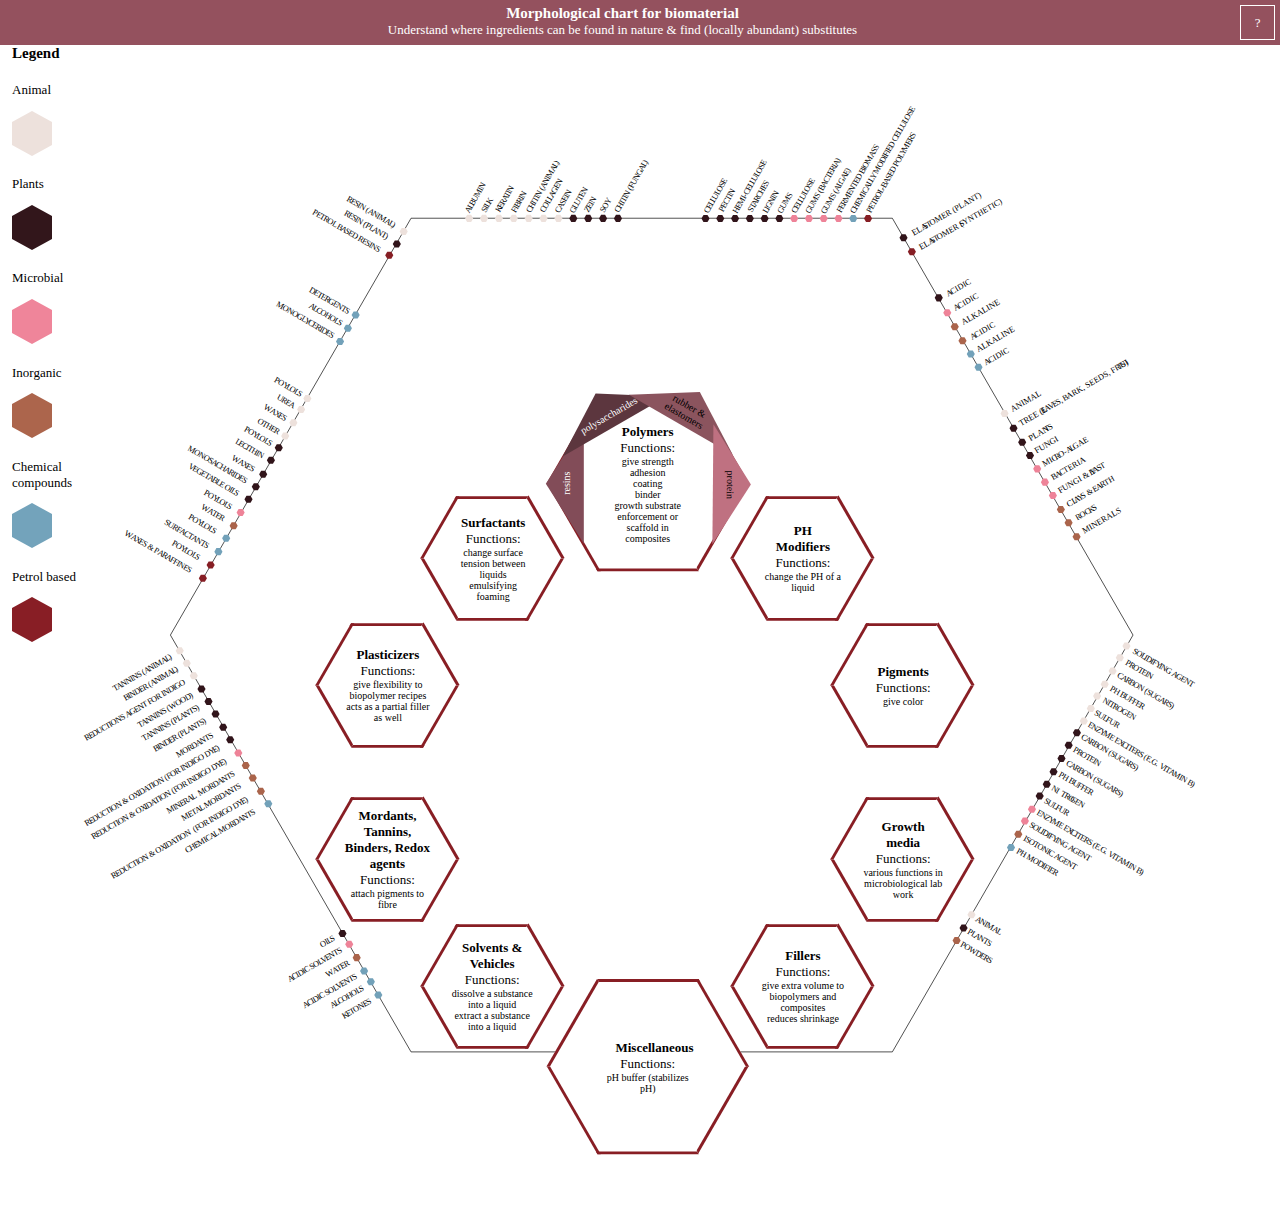
==== index.html @ e64552ef "Update: explanation html added" ====
<!DOCTYPE html>
<html lang="en">

<head>
    <meta charset="UTF-8">
    <meta http-equiv="X-UA-Compatible" content="IE=edge">
    <meta name="viewport" content="width=device-width, initial-scale=1.0">
    <title>Document</title>
    <link rel="stylesheet" href="./styles/style.css">
</head>

<body>
    <header>
        <section id="devider"></section>
        <section id="header_text">
            <h1>Morphological chart for biomaterial</h1>
            <p>Understand where ingredients can be found in nature & find (locally abundant) substitutes</p>
        </section>
      <section id="explain">
          <button id="button">&#63;</button>
      </section>
    </header>
    <section id="explanation" class="hidden">
        <h1>Explanation of the visualization</h1>
    </section>
    <section id="legenda">
        <h2>Legend</h2>
        <p>Animal</p>
        <div id="animal" class="legenda_hexagon"></div>
        <p>Plants</p>
        <div id="plants" class="legenda_hexagon"></div>
        <p>Microbial</p>
        <div id="microbial" class="legenda_hexagon"></div>
        <p>Inorganic</p>
        <div id="inorganic" class="legenda_hexagon"></div>
        <p>Chemical compounds</p>
        <div id="chemicalcompounds" class="legenda_hexagon"></div>
        <p>Petrol based</p>
        <div id="petrolbased" class="legenda_hexagon"></div>
    </section>
    <section id="wrapper">
        <div id="svg">
        </div>
        <div id="lines"></div>
        <section id="background-hex" class="hexagon">
            <section id="info_boxes"></section>
        </section>
    </section>
</body>
<script src="https://d3js.org/d3.v7.js" charset="utf-8"></script>
<script src="./javascript/include_svg.js"></script>
<script src="./javascript/categories.js"></script>
<script src="./javascript/script.js"></script>

</html>
---- styles/style.css ----
/*
Color palette:
#eee2dd = #fff
#30151a = darkred
#881e24 = winered
#ee8599 = pink
#71a2ba = lightblue
#ab644b = brown

*/

/* source hexagons: http://brenna.github.io/csshexagon/ */

*,
*::after,
*::before {
    box-sizing: border-box;
    padding: 0em;
    margin: 0em;
    font-family: 'Calibri', 'Open Sans';
    font-size: 8pt;
}

a {
    text-decoration: none;
}

body {
    overflow-x: hidden;
}

.hidden {
    display: none;
}

.show {
    display: block;
}

/* --------------------  end styling reset ------------- */

/* --------------------  header ------------- */

header {
    background-color: #94515E;
    padding: 5px;
    margin: 0;
    display: flex;
    flex-direction: row;
    justify-content: center;
}

header h1,
header p {
    color: #fff;
    text-align: center;
}

header h1 {
    font-size: 15px;
}

header p,
#button {
  font-size: 13px;
}
header section {
    flex-grow: 1;
}

#header_text {
    flex-grow: 2;
}

#explain {
    display: flex;
    justify-content: flex-end;
}
#explain #button {
    width: 35px;
    height: 35px;
    background-color: #94515E;
    color: #fff;
    border: 1px solid #fff;
    cursor: pointer;
}

#explanation {
    position: absolute;
    left: 45%;
    border: 1px solid #94515E;
    padding: 10px;
}


/* --------------------  end header ------------- */

/* --------------------  legenda ------------- */
#legenda {
    position: absolute;
    display: flex;
    flex-direction: column;
    justify-content: center;
    width: fit-content;
    z-index: -5;
}

#legenda h2 {
    font-size: 15px;
    margin-left: 12px;
}

#legenda p {
    font-size: 13px;
    margin: 20px 0 12px 12px;
    max-width: 70px;
}

.legenda_hexagon {
    position: relative;
    width: 40px;
    height: 23.09px;
    margin: 11.55px 12px;
}

.legenda_hexagon:before,
.legenda_hexagon:after {
    content: "";
    position: absolute;
    width: 0;
    border-left: 20px solid transparent;
    border-right: 20px solid transparent;
}

.legenda_hexagon:before {
    bottom: 100%;
    border-bottom: 11.55px;
}

.legenda_hexagon:after {
    top: 100%;
    width: 0;
    border-bottom: 11.55px;
}

#animal {
    background-color: rgb(237, 225, 220);
}

#animal:before {
    border-bottom: 11.55px solid rgb(237, 225, 220);
}

#animal:after {
    border-top: 11.55px solid rgb(237, 225, 220);
}

#plants {
    background-color: rgb(50, 22, 27);
}

#plants:before {
    border-bottom: 11.55px solid rgb(50, 22, 27);
}

#plants:after {
    border-top: 11.55px solid rgb(50, 22, 27);
}

#microbial {
    background-color: rgb(239, 133, 154);
}

#microbial:before {
    border-bottom: 11.55px solid rgb(239, 133, 154);
}

#microbial:after {
    border-top: 11.55px solid rgb(239, 133, 154);
}

#inorganic {
    background-color: rgb(172, 101, 76);
}

#inorganic:before {
    border-bottom: 11.55px solid rgb(172, 101, 76);
}

#inorganic:after {
    border-top: 11.55px solid rgb(172, 101, 76);
}

#chemicalcompounds {
    background-color: rgb(115, 163, 187);
}

#chemicalcompounds:before {
    border-bottom: 11.55px solid rgb(115, 163, 187);
}

#chemicalcompounds:after {
    border-top: 11.55px solid rgb(115, 163, 187);
}

#petrolbased {
    background-color: rgb(136, 30, 37);
}

#petrolbased:before {
    border-bottom: 11.55px solid rgb(136, 30, 37);
}

#petrolbased:after {
    border-top: 11.55px solid rgb(136, 30, 37);
}

/* --------------------  end legenda ------------- */

#wrapper {
    height: 100vh;
    width: 100vw;
}

/* --------------------  Background Hexagon ------------ */
#svg {
    position: absolute;
    left: 0;
}

#svg svg {
    width: 100vw;
    min-width: 1300px;
    max-width: 1920px;
}

#svg .pointer {
    cursor: pointer;
}

.background-hex {
    z-index: -1;
}

.hexagon {
    position: relative;
    top: 58%;
    max-width: 1000px;
    height: 577.35px;
    margin: auto;
}

/* --------------------  end Background Hexagon ------------ */
/* --------------------  categories Hexagon ------------ */

.polymers,
.miscellaneous {
    position: relative;
    display: flex;
    flex-direction: column;
    justify-content: center;
    align-items: center;
    width: 250px;
    height: 144.34px;
    background-color: #ffffff;
    margin: 72.17px 0;
    border-left: solid 3px #881e24;
    border-right: solid 3px #881e24;
}

.cat-hexagon {
    z-index: 2;
    transform: rotate(30deg);
    -ms-transform: rotate(30deg);
    -moz-transform: rotate(30deg);
    -webkit-transform: rotate(30deg);
    -o-transform: rotate(30deg);
}

.polymers .cat_wrapper,
.miscellaneous .cat_wrapper {
    z-index: 2;
    transform: rotate(330deg);
    -ms-transform: rotate(330deg);
    -moz-transform: rotate(330deg);
    -webkit-transform: rotate(330deg);
    -o-transform: rotate(330deg);
}

.cat-hexagon p {
    position: relative;
    z-index: 2;
    font-size: 13px;
    text-align: center;
}

.cat_title {
    width: 75%;
    margin: 0 auto;
    font-size: 17px;
    font-weight: bold;
}

.pigments .cat_title {
    width: 100%;
}

.cat-hexagon .function {
    list-style-type: none;
    z-index: 2;
    font-size: 13px;
    text-align: center;
}

.subcat_wrapper {
    position: relative;
}

.subcat {
    position: absolute;
    width: 0px;
    height: 0px;
    border-style: inset;
    z-index: 3;
    border-width: 0 82px 48.2px 82px;
    border-color: transparent transparent #8b545e transparent;
    transform: rotate(360deg);
    -ms-transform: rotate(360deg);
    -moz-transform: rotate(360deg);
    -webkit-transform: rotate(360deg);
    -o-transform: rotate(360deg);
}

.subcat:last-of-type {
    left: 16%;
    top: -51%;
    transform: rotate(360deg);
    -ms-transform: rotate(360deg);
    -moz-transform: rotate(360deg);
    -webkit-transform: rotate(360deg);
    -o-transform: rotate(360deg);
}

.subcat:nth-of-type(2) {
    z-index: 4;
    left: 60%;
    top: -8%;
    transform: rotate(60.5deg);
    -ms-transform: rotate(60.5deg);
    -moz-transform: rotate(60.5deg);
    -webkit-transform: rotate(60.5deg);
    -o-transform: rotate(60.5deg);
    border-color: transparent transparent #bf7181 transparent;
}

.subcat:nth-of-type(3) {
    color: #fff;
    left: -28%;
    top: -8%;
    transform: rotate(-60deg);
    -ms-transform: rotate(-60deg);
    -moz-transform: rotate(-60deg);
    -webkit-transform: rotate(-60deg);
    -o-transform: rotate(-60deg);
    border-color: transparent transparent #5c363e transparent;
}

.subcat:nth-of-type(3) p {
    top: 25px;
}

.subcat:first-of-type {
    left: -28%;
    top: 75%;
    transform: rotate(240deg);
    -ms-transform: rotate(240deg);
    -moz-transform: rotate(240deg);
    -webkit-transform: rotate(240deg);
    -o-transform: rotate(240deg);
    border-color: transparent transparent #2e1b1f transparent;
    color: #fff;
}

.subcat p {
    text-align: center;
    top: 15px;
    left: -46px;
    position: relative;
    width: 93px;
    height: 93px;
    margin: 0px;
}

.polymers:before,
.miscellaneous:before,
.polymers:after,
.miscellaneous:after {
    content: "";
    position: absolute;
    z-index: 1;
    width: 176.78px;
    height: 176.78px;
    -webkit-transform: scaleY(0.5774) rotate(-45deg);
    -ms-transform: scaleY(0.5774) rotate(-45deg);
    transform: scaleY(0.5774) rotate(-45deg);
    background-color: inherit;
    left: 31.6117px;
}

.polymers:before,
.miscellaneous:before {
    top: -88.3883px;
    border-top: solid 4.2426px #881e24;
    border-right: solid 4.2426px #881e24;
}

.polymers:after,
.miscellaneous:after {
    bottom: -88.3883px;
    border-bottom: solid 4.2426px #881e24;
    border-left: solid 4.2426px #881e24;
}

.plasticizers,
.pigments,
.ph,
.surfactants_cat,
.fillers,
.solvents,
.mordants,
.growth_media {
    display: flex;
    flex-direction: column;
    justify-content: center;
    align-items: center;
    position: relative;
    width: 200px;
    height: 115.47px;
    background-color: #ffffff;
    margin: 57.74px 0;
    border-left: solid 3px #881e24;
    border-right: solid 3px #881e24;
    transform: rotate(330deg);
    -ms-transform: rotate(330deg);
    -moz-transform: rotate(330deg);
    -webkit-transform: rotate(330deg);
    -o-transform: rotate(330deg);
}

.plasticizers .cat_wrapper,
.pigments .cat_wrapper,
.ph .cat_wrapper,
.surfactants_cat .cat_wrapper,
.fillers .cat_wrapper,
.solvents .cat_wrapper,
.mordants .cat_wrapper,
.growth_media .cat_wrapper {
    z-index: 2;
    transform: rotate(30deg);
    -ms-transform: rotate(30deg);
    -moz-transform: rotate(30deg);
    -webkit-transform: rotate(30deg);
    -o-transform: rotate(30deg);

}

.plasticizers:before,
.pigments:before,
.ph:before,
.surfactants_cat:before,
.fillers:before,
.solvents:before,
.mordants:before,
.growth_media:before,
.plasticizers:after,
.pigments:after,
.ph:after,
.surfactants_cat:after,
.fillers:after,
.solvents:after,
.mordants:after,
.growth_media:after {
    content: "";
    position: absolute;
    z-index: 0;
    width: 141.42px;
    height: 141.42px;
    -webkit-transform: scaleY(0.5774) rotate(-45deg);
    -ms-transform: scaleY(0.5774) rotate(-45deg);
    transform: scaleY(0.5774) rotate(-45deg);
    background-color: inherit;
    left: 26.2893px;
}

.plasticizers:before,
.pigments:before,
.ph:before,
.surfactants_cat:before,
.fillers:before,
.solvents:before,
.mordants:before,
.growth_media:before {
    top: -70.7107px;
    border-top: solid 4.2426px #881e24;
    border-right: solid 4.2426px #881e24;
}

.plasticizers:after,
.pigments:after,
.ph:after,
.surfactants_cat:after,
.fillers:after,
.solvents:after,
.mordants:after,
.growth_media:after {
    bottom: -70.7107px;
    border-bottom: solid 4.2426px #881e24;
    border-left: solid 4.2426px #881e24;
}

.polymers,
.plasticizers,
.pigments,
.ph,
.surfactants_cat {
    position: absolute;
    top: 0;
}

.fillers,
.solvents,
.mordants,
.miscellaneous,
.growth_media {
    position: absolute;
    bottom: 0;
}

/* -------- top categories --------- */
.polymers {
    left: 37%;
    top: -42%;
}

.surfactants_cat {
    left: 17%;
    top: -21%;
}

.ph {
    right: 17%;
    top: -21%;
}

.pigments {
    right: 2.5%;
    top: 10%;
}

.plasticizers {
    left: 2.5%;
    top: 10%;
}

/* -------- end top categories --------- */
/* -------- bottom categories --------- */
.miscellaneous {
    left: 37.5%;
    bottom: -42%;
}

.solvents {
    left: 17%;
    bottom: -21%;
}

.fillers {
    right: 17%;
    bottom: -21%;
}

.growth_media {
    right: 2.5%;
    bottom: 10%;
}

.mordants {
    left: 2.5%;
    bottom: 10%;
}

/* -------- end bottom categories --------- */
/* --------------------  end categories Hexagon ------------ */

/* --------------------  info box -------------------- */

.info-box.hidden {
    display: none;
}

.info-box {
    display: flex;
    align-items: center;
    justify-content: center;
    flex-direction: column;
    height: 250px;
    width: 300px;
    position: absolute;
    left: 35%;
    top: 27.5%;
    border: 1px solid black;
}

/* ------------  media queries -------------- */
@media only screen and (max-width: 1700px) {

    .plasticizers,
    .pigments,
    .ph,
    .surfactants_cat,
    .fillers,
    .solvents,
    .mordants,
    .growth_media {
        display: flex;
        flex-direction: column;
        justify-content: center;
        align-items: center;
        width: 175px;
        height: 101.04px;
        background-color: #ffffff;
        margin: 50.52px 0;
        border-left: solid 3px #881e24;
        border-right: solid 3px #881e24;
        transform: rotate(330deg);
        -ms-transform: rotate(330deg);
        -moz-transform: rotate(330deg);
        -webkit-transform: rotate(330deg);
        -o-transform: rotate(330deg);
    }

    .plasticizers:before,
    .pigments:before,
    .ph:before,
    .surfactants_cat:before,
    .fillers:before,
    .solvents:before,
    .mordants:before,
    .growth_media:before,
    .plasticizers:after,
    .pigments:after,
    .ph:after,
    .surfactants_cat:after,
    .fillers:after,
    .solvents:after,
    .mordants:after,
    .growth_media:after {
        content: "";
        position: absolute;
        z-index: 1;
        width: 123.74px;
        height: 123.74px;
        -webkit-transform: scaleY(0.5774) rotate(-45deg);
        -ms-transform: scaleY(0.5774) rotate(-45deg);
        transform: scaleY(0.5774) rotate(-45deg);
        background-color: inherit;
        left: 22.6282px;
    }

    .plasticizers:before,
    .pigments:before,
    .ph:before,
    .surfactants_cat:before,
    .fillers:before,
    .solvents:before,
    .mordants:before,
    .growth_media:before {
        top: -61.8718px;
        border-top: solid 4.2426px #881e24;
        border-right: solid 4.2426px #881e24;
    }

    .plasticizers:after,
    .pigments:after,
    .ph:after,
    .surfactants_cat:after,
    .fillers:after,
    .solvents:after,
    .mordants:after,
    .growth_media:after {
        bottom: -61.8718px;
        border-bottom: solid 4.2426px #881e24;
        border-left: solid 4.2426px #881e24;
    }

    .polymers {
        left: 37%;
        top: -42%;
    }

    .surfactants_cat {
        left: 21%;
        top: -16%;
    }

    .ph {
        right: 22%;
        top: -16%;
    }

    .pigments {
        right: 9.5%;
        top: 13%;
    }

    .plasticizers {
        left: 8.5%;
        top: 13%;
    }

    .miscellaneous {
        left: 37.5%;
        bottom: -42%;
    }

    .solvents {
        left: 21%;
        bottom: -14%;
    }

    .fillers {
        right: 22%;
        bottom: -14%;
    }

    .growth_media {
        right: 9.5%;
        bottom: 15%;
    }

    .mordants {
        left: 8.5%;
        bottom: 15%;
    }

}

@media only screen and (max-width: 1700px) {

    .plasticizers,
    .pigments,
    .ph,
    .surfactants_cat,
    .fillers,
    .solvents,
    .mordants,
    .growth_media {
        display: flex;
        flex-direction: column;
        justify-content: center;
        align-items: center;
        width: 175px;
        height: 101.04px;
        background-color: #ffffff;
        margin: 50.52px 0;
        border-left: solid 3px #881e24;
        border-right: solid 3px #881e24;
        transform: rotate(330deg);
        -ms-transform: rotate(330deg);
        -moz-transform: rotate(330deg);
        -webkit-transform: rotate(330deg);
        -o-transform: rotate(330deg);
    }

    .plasticizers:before,
    .pigments:before,
    .ph:before,
    .surfactants_cat:before,
    .fillers:before,
    .solvents:before,
    .mordants:before,
    .growth_media:before,
    .plasticizers:after,
    .pigments:after,
    .ph:after,
    .surfactants_cat:after,
    .fillers:after,
    .solvents:after,
    .mordants:after,
    .growth_media:after {
        content: "";
        position: absolute;
        z-index: 1;
        width: 123.74px;
        height: 123.74px;
        -webkit-transform: scaleY(0.5774) rotate(-45deg);
        -ms-transform: scaleY(0.5774) rotate(-45deg);
        transform: scaleY(0.5774) rotate(-45deg);
        background-color: inherit;
        left: 22.6282px;
    }

    .plasticizers:before,
    .pigments:before,
    .ph:before,
    .surfactants_cat:before,
    .fillers:before,
    .solvents:before,
    .mordants:before,
    .growth_media:before {
        top: -61.8718px;
        border-top: solid 4.2426px #881e24;
        border-right: solid 4.2426px #881e24;
    }

    .plasticizers:after,
    .pigments:after,
    .ph:after,
    .surfactants_cat:after,
    .fillers:after,
    .solvents:after,
    .mordants:after,
    .growth_media:after {
        bottom: -61.8718px;
        border-bottom: solid 4.2426px #881e24;
        border-left: solid 4.2426px #881e24;
    }

    .polymers {
        left: 37%;
        top: -42%;
    }

    .surfactants_cat {
        left: 21%;
        top: -16%;
    }

    .ph {
        right: 22%;
        top: -16%;
    }

    .pigments {
        right: 9.5%;
        top: 13%;
    }

    .plasticizers {
        left: 8.5%;
        top: 13%;
    }

    .miscellaneous {
        left: 37.5%;
        bottom: -42%;
    }

    .solvents {
        left: 21%;
        bottom: -14%;
    }

    .fillers {
        right: 22%;
        bottom: -14%;
    }

    .growth_media {
        right: 9.5%;
        bottom: 15%;
    }

    .mordants {
        left: 8.5%;
        bottom: 15%;
    }

}

@media only screen and (max-width: 1660px) {
    .info-box {
        top: 14.5%;
    }

    .plasticizers,
    .pigments,
    .ph,
    .surfactants_cat,
    .fillers,
    .solvents,
    .mordants,
    .growth_media {
        width: 125px;
        height: 72.17px;
        background-color: #ffffff;
        margin: 36.08px 0;
        border-left: solid 3px #881e24;
        border-right: solid 3px #881e24;
    }

    .plasticizers:before,
    .pigments:before,
    .ph:before,
    .surfactants_cat:before,
    .fillers:before,
    .solvents:before,
    .mordants:before,
    .growth_media:before,
    .plasticizers:after,
    .pigments:after,
    .ph:after,
    .surfactants_cat:after,
    .fillers:after,
    .solvents:after,
    .mordants:after,
    .growth_media:after {
        width: 88.39px;
        height: 88.39px;
        left: 15.3058px;
    }

    .plasticizers:before,
    .pigments:before,
    .ph:before,
    .surfactants_cat:before,
    .fillers:before,
    .solvents:before,
    .mordants:before,
    .growth_media:before {
        top: -44.1942px;
        border-top: solid 4.2426px #881e24;
        border-right: solid 4.2426px #881e24;
    }

    .plasticizers:after,
    .pigments:after,
    .ph:after,
    .surfactants_cat:after,
    .fillers:after,
    .solvents:after,
    .mordants:after,
    .growth_media:after {
        bottom: -44.1942px;
        border-bottom: solid 4.2426px #881e24;
        border-left: solid 4.2426px #881e24;
    }

    .polymers,
    .miscellaneous {
        width: 175px;
        height: 101.04px;
        background-color: #ffffff;
        margin: 50.52px 0;
        border-left: solid 3px #881e24;
        border-right: solid 3px #881e24;
    }

    .polymers:before,
    .miscellaneous:before,
    .polymers:after,
    .miscellaneous:after {
        content: "";
        position: absolute;
        z-index: 1;
        width: 123.74px;
        height: 123.74px;
        -webkit-transform: scaleY(0.5774) rotate(-45deg);
        -ms-transform: scaleY(0.5774) rotate(-45deg);
        transform: scaleY(0.5774) rotate(-45deg);
        background-color: inherit;
        left: 22.6282px;
    }

    .polymers:before,
    .miscellaneous:before {
        top: -61.8718px;
        border-top: solid 4.2426px #881e24;
        border-right: solid 4.2426px #881e24;
    }

    .polymers:after,
    .miscellaneous:after {
        bottom: -61.8718px;
        border-bottom: solid 4.2426px #881e24;
        border-left: solid 4.2426px #881e24;
    }

    .cat-hexagon .function {
        display: flex;
        flex-direction: column;
        width: 86px;
        margin: 0 auto;
    }

    .cat-hexagon li {
        font-size: 10px;
    }

    .subcat {
        border-width: 0 60px 38.2px 60px;
    }

    .subcat p {
        font-size: 10px;
    }

    .subcat:first-of-type {
        left: -28%;
        top: 72%;
    }

    .subcat:nth-of-type(2) {
        left: 58%;
        top: -10%;
    }

    .subcat:nth-of-type(3) {
        left: -29%;
        top: -11%;
    }

    .subcat:nth-of-type(3) p {
        top: 20px;
    }

    .subcat:last-of-type {
        left: 14%;
        top: -54%;
    }

    .subcat:last-of-type p {
        width: 75px;
        left: -39px;
        top: 12px;
    }

    .polymers {
        left: 42%;
        top: -32%;
    }

    .surfactants_cat {
        left: 29%;
        top: -14%;
    }

    .ph {
        right: 27.5%;
        top: -14%;
    }

    .pigments {
        right: 17.5%;
        top: 8%;
    }

    .plasticizers {
        left: 18.5%;
        top: 8%;
    }

    .miscellaneous {
        left: 42%;
        bottom: -4%;
    }

    .solvents {
        left: 29%;
        bottom: 15%;
    }

    .fillers {
        right: 27.5%;
        bottom: 15%
    }

    .growth_media {
        right: 17.5%;
        bottom: 37%;
    }

    .mordants {
        left: 18.5%;
        bottom: 37%;
    }

}

/* ------------  end media queries -------------- */
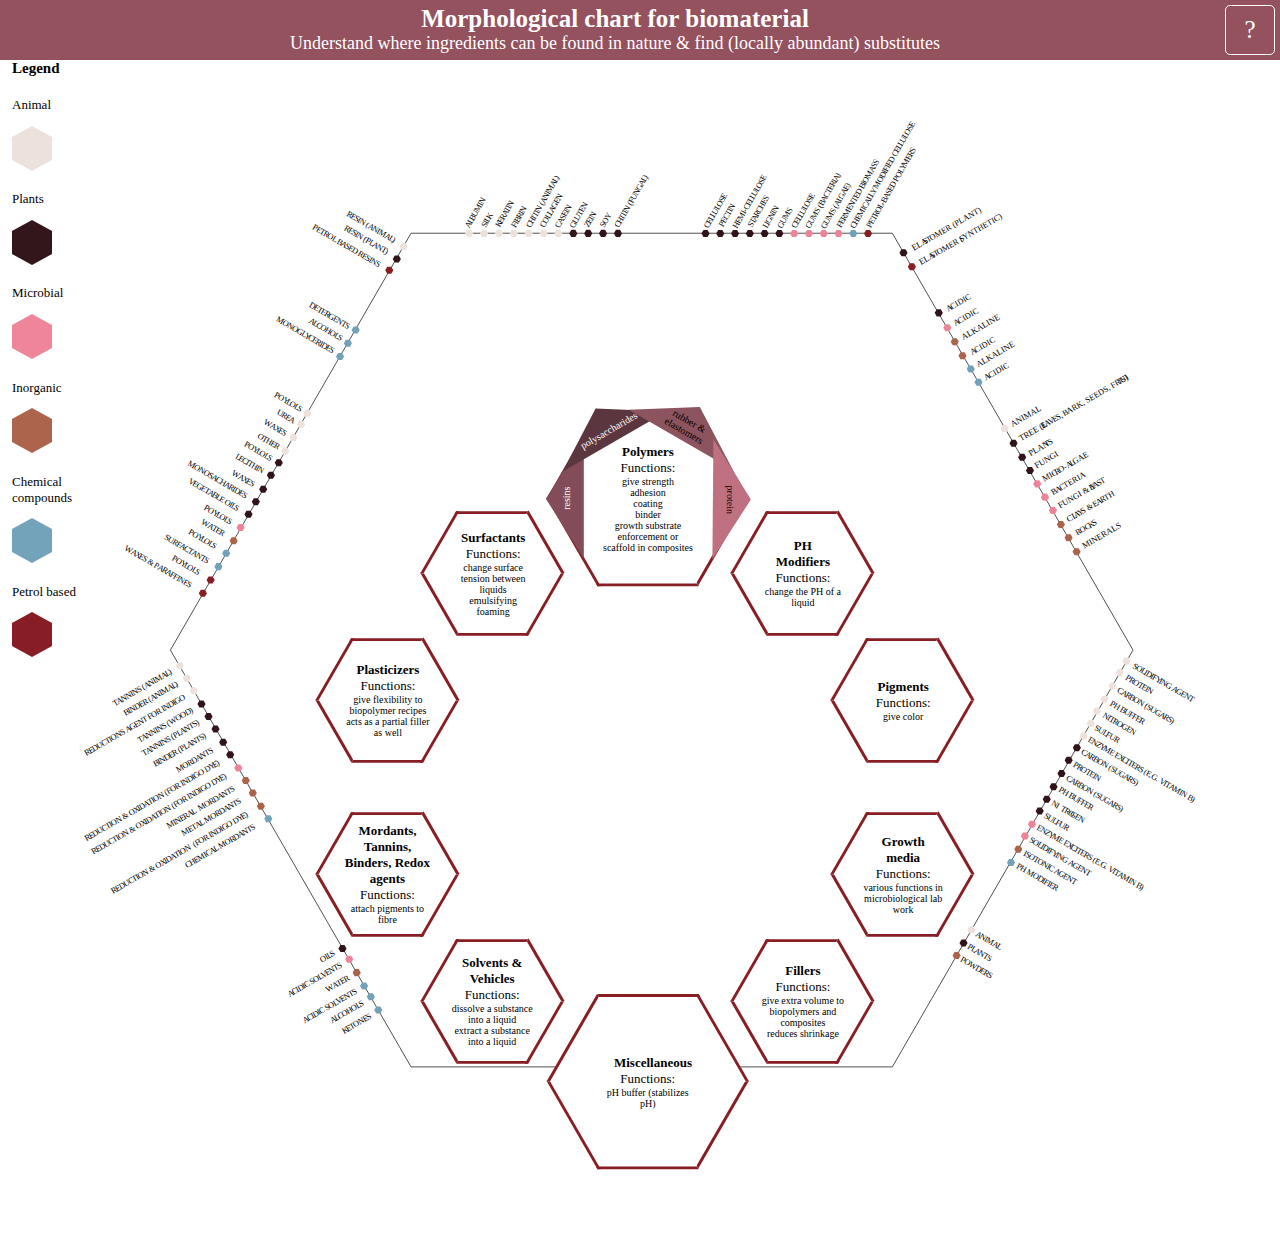
==== commit 114ec5de: "Update: removed extra code and made some little style changes to header and .function" ====
--- a/index.html
+++ b/index.html
@@ -5,7 +5,7 @@
     <meta charset="UTF-8">
     <meta http-equiv="X-UA-Compatible" content="IE=edge">
     <meta name="viewport" content="width=device-width, initial-scale=1.0">
-    <title>Document</title>
+    <title>Morphological chart for biomaterial</title>
     <link rel="stylesheet" href="./styles/style.css">
 </head>
 
@@ -16,9 +16,9 @@
             <h1>Morphological chart for biomaterial</h1>
             <p>Understand where ingredients can be found in nature & find (locally abundant) substitutes</p>
         </section>
-      <section id="explain">
-          <button id="button">&#63;</button>
-      </section>
+        <section id="explain">
+            <button id="button">&#63;</button>
+        </section>
     </header>
     <section id="explanation" class="hidden">
         <h1>Explanation of the visualization</h1>
--- a/styles/style.css
+++ b/styles/style.css
@@ -57,12 +57,11 @@
 }
 
 header h1 {
-    font-size: 15px;
-}
-
-header p,
-#button {
-  font-size: 13px;
+    font-size: 25px;
+}
+
+header p {
+  font-size: 18px;
 }
 header section {
     flex-grow: 1;
@@ -77,8 +76,10 @@
     justify-content: flex-end;
 }
 #explain #button {
-    width: 35px;
-    height: 35px;
+    font-size: 25px;
+    border-radius: 5px;
+    width: 50px;
+    height: 50px;
     background-color: #94515E;
     color: #fff;
     border: 1px solid #fff;
@@ -217,6 +218,51 @@
 
 /* --------------------  end legenda ------------- */
 
+/* --------------------  middle text ------------- */
+#middle_text {
+    position: absolute;
+    left: 35%;
+    top: 27.5%;
+}
+
+#round {
+    width: 300px;
+    height: 250px;
+}
+
+#round span span {
+    font-size: 26px;
+    height: 200px;
+    position: absolute;
+    width: 20px;
+    left: 0;
+    top: 0;
+    transform-origin: bottom center;
+}
+#round #span2 {
+    transform: rotate(30deg);
+    -ms-transform: rotate(30deg);
+    -moz-transform: rotate(30deg);
+    -webkit-transform: rotate(30deg);
+    -o-transform: rotate(30deg);
+}
+
+.char1 { transform: rotate(6deg); }
+.char2 { transform: rotate(9deg); }
+.char3 { transform: rotate(15deg); }
+.char4 { transform: rotate(21deg); }
+.char5 { transform: rotate(26deg); }
+.char6 { transform: rotate(31deg); }
+.char7 { transform: rotate(37deg); }
+.char8 { transform: rotate(40deg); }
+.char9 { transform: rotate(45deg); }
+.char10 { transform: rotate(51deg); }
+.char11 { transform: rotate(56deg); }
+.char12 { transform: rotate(62deg); }
+.char13 { transform: rotate(68deg); }
+.char14 { transform: rotate(74deg); }
+/* --------------------  end middle text ------------- */
+
 #wrapper {
     height: 100vh;
     width: 100vw;
@@ -236,6 +282,10 @@
 
 #svg .pointer {
     cursor: pointer;
+}
+
+#svg .pointer:hover {
+    text-decoration: underline;
 }
 
 .background-hex {
@@ -989,7 +1039,7 @@
     .cat-hexagon .function {
         display: flex;
         flex-direction: column;
-        width: 86px;
+        width: 90px;
         margin: 0 auto;
     }
 
@@ -1087,4 +1137,4 @@
 
 }
 
-/* ------------  end media queries -------------- */+/* ------------  end media queries -------------- */
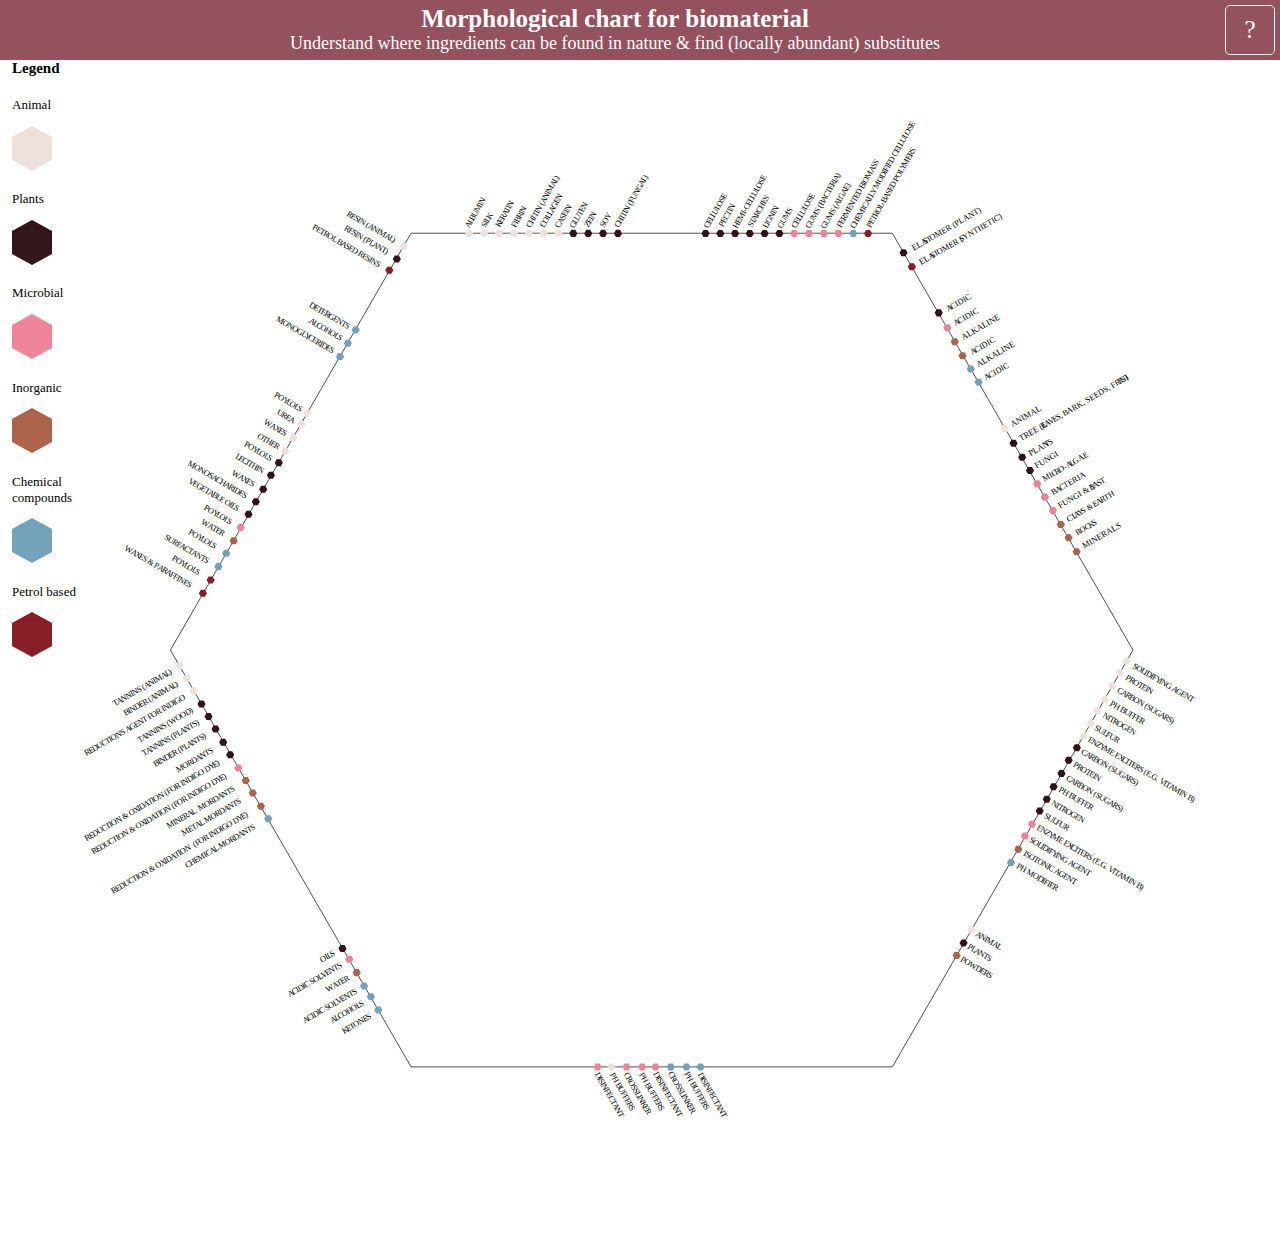
==== commit 7f0a3db6: "Update: remove background hex code  in connection with ingredient hover" ====
--- a/index.html
+++ b/index.html
@@ -42,9 +42,7 @@
         <div id="svg">
         </div>
         <div id="lines"></div>
-        <section id="background-hex" class="hexagon">
             <section id="info_boxes"></section>
-        </section>
     </section>
 </body>
 <script src="https://d3js.org/d3.v7.js" charset="utf-8"></script>
--- a/styles/style.css
+++ b/styles/style.css
@@ -268,7 +268,7 @@
     width: 100vw;
 }
 
-/* --------------------  Background Hexagon ------------ */
+/* --------------------  svg ------------ */
 #svg {
     position: absolute;
     left: 0;
@@ -288,19 +288,8 @@
     text-decoration: underline;
 }
 
-.background-hex {
-    z-index: -1;
-}
-
-.hexagon {
-    position: relative;
-    top: 58%;
-    max-width: 1000px;
-    height: 577.35px;
-    margin: auto;
-}
-
-/* --------------------  end Background Hexagon ------------ */
+
+/* --------------------  end svg ------------ */
 /* --------------------  categories Hexagon ------------ */
 
 .polymers,
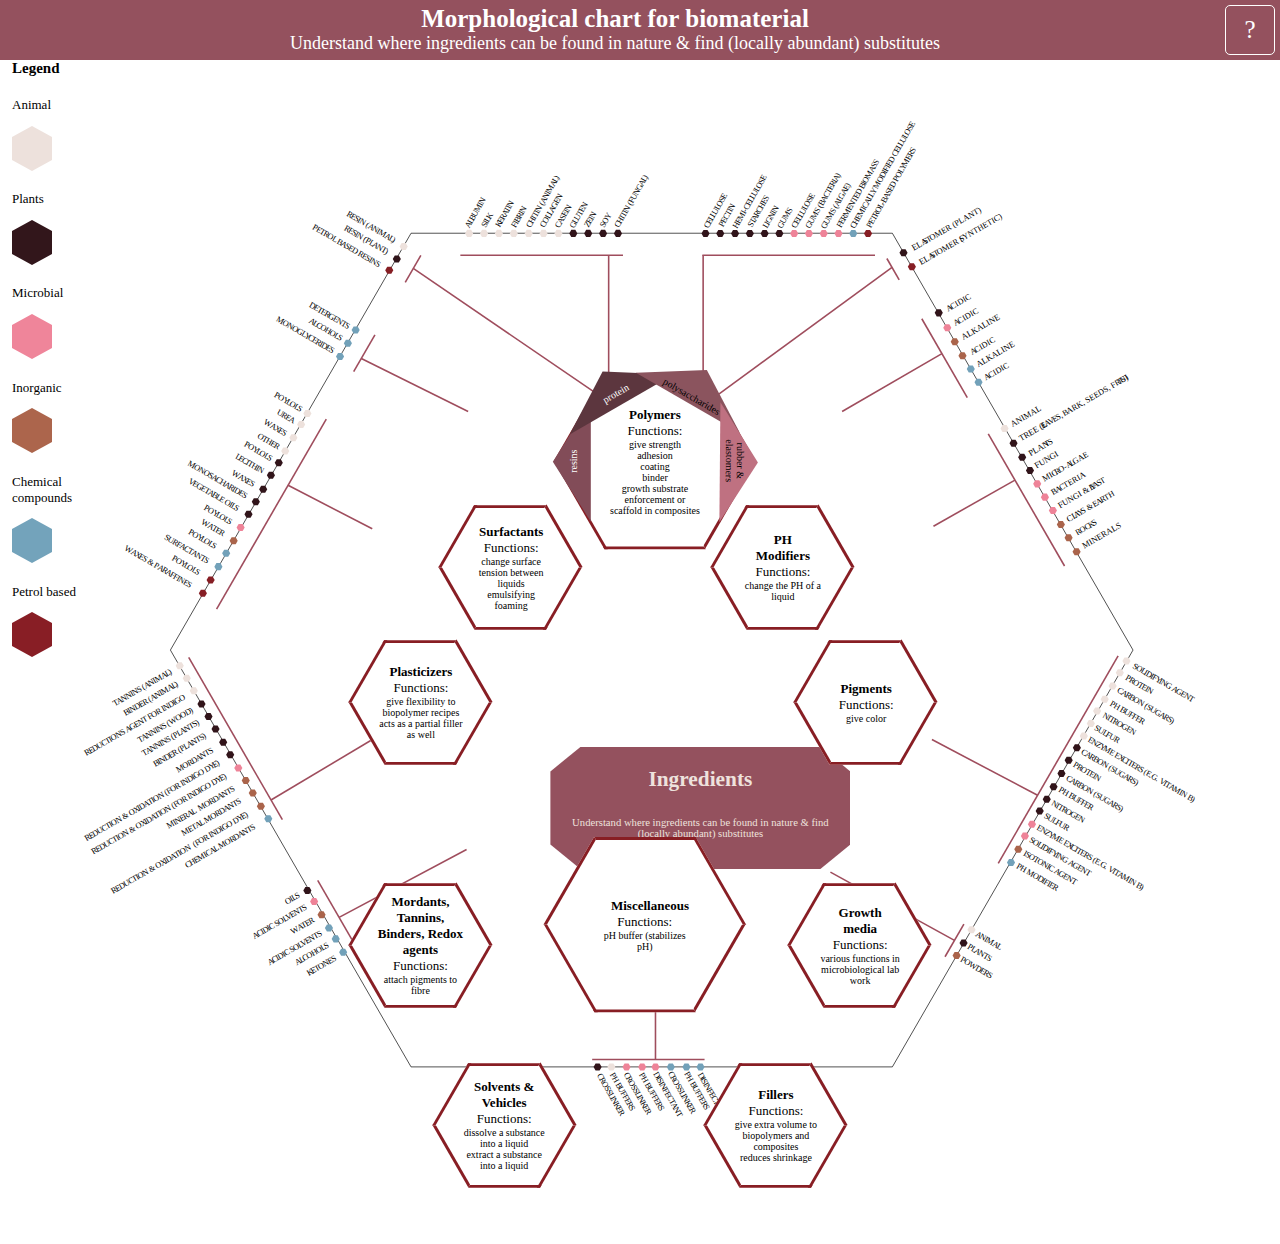
==== commit 8408e7a5: "Update: central text added and styled" ====
--- a/index.html
+++ b/index.html
@@ -39,9 +39,11 @@
         <div id="petrolbased" class="legenda_hexagon"></div>
     </section>
     <section id="wrapper">
-        <div id="svg">
+        <div id="svg"></div>
+        <div id="middle_text">
+            <h2>Ingredients</h2>
+            <p>Understand where ingredients can be found in nature & find (locally abundant) substitutes</p>
         </div>
-        <div id="lines"></div>
             <section id="info_boxes"></section>
     </section>
 </body>
--- a/styles/style.css
+++ b/styles/style.css
@@ -217,51 +217,6 @@
 }
 
 /* --------------------  end legenda ------------- */
-
-/* --------------------  middle text ------------- */
-#middle_text {
-    position: absolute;
-    left: 35%;
-    top: 27.5%;
-}
-
-#round {
-    width: 300px;
-    height: 250px;
-}
-
-#round span span {
-    font-size: 26px;
-    height: 200px;
-    position: absolute;
-    width: 20px;
-    left: 0;
-    top: 0;
-    transform-origin: bottom center;
-}
-#round #span2 {
-    transform: rotate(30deg);
-    -ms-transform: rotate(30deg);
-    -moz-transform: rotate(30deg);
-    -webkit-transform: rotate(30deg);
-    -o-transform: rotate(30deg);
-}
-
-.char1 { transform: rotate(6deg); }
-.char2 { transform: rotate(9deg); }
-.char3 { transform: rotate(15deg); }
-.char4 { transform: rotate(21deg); }
-.char5 { transform: rotate(26deg); }
-.char6 { transform: rotate(31deg); }
-.char7 { transform: rotate(37deg); }
-.char8 { transform: rotate(40deg); }
-.char9 { transform: rotate(45deg); }
-.char10 { transform: rotate(51deg); }
-.char11 { transform: rotate(56deg); }
-.char12 { transform: rotate(62deg); }
-.char13 { transform: rotate(68deg); }
-.char14 { transform: rotate(74deg); }
-/* --------------------  end middle text ------------- */
 
 #wrapper {
     height: 100vh;
@@ -370,7 +325,7 @@
     -o-transform: rotate(360deg);
 }
 
-.subcat:last-of-type {
+.subcat:nth-of-type(3) {
     left: 16%;
     top: -51%;
     transform: rotate(360deg);
@@ -380,7 +335,7 @@
     -o-transform: rotate(360deg);
 }
 
-.subcat:nth-of-type(2) {
+.subcat:last-of-type {
     z-index: 4;
     left: 60%;
     top: -8%;
@@ -392,7 +347,7 @@
     border-color: transparent transparent #bf7181 transparent;
 }
 
-.subcat:nth-of-type(3) {
+.subcat:nth-of-type(2) {
     color: #fff;
     left: -28%;
     top: -8%;
@@ -577,55 +532,55 @@
 
 /* -------- top categories --------- */
 .polymers {
-    left: 37%;
-    top: -42%;
+    left: 44.5%;
+    top: 40%;
 }
 
 .surfactants_cat {
-    left: 17%;
-    top: -21%;
+    left: 33%;
+    top: 55%;
 }
 
 .ph {
-    right: 17%;
-    top: -21%;
+    right: 31%;
+    top: 55%;
 }
 
 .pigments {
-    right: 2.5%;
-    top: 10%;
+    right: 22%;
+    top: 71%;
 }
 
 .plasticizers {
-    left: 2.5%;
-    top: 10%;
+    left: 23.5%;
+    top: 71%;
 }
 
 /* -------- end top categories --------- */
 /* -------- bottom categories --------- */
 .miscellaneous {
-    left: 37.5%;
+    left: 44.5%;
+    bottom: -55%;
+}
+
+.solvents {
+    left: 32%;
     bottom: -42%;
 }
 
-.solvents {
-    left: 17%;
-    bottom: -21%;
-}
-
 .fillers {
-    right: 17%;
-    bottom: -21%;
+    right: 27%;
+    bottom: -48%;
 }
 
 .growth_media {
-    right: 2.5%;
-    bottom: 10%;
+    right: 22%;
+    bottom: -25%;
 }
 
 .mordants {
-    left: 2.5%;
-    bottom: 10%;
+    left: 23.5%;
+    bottom: -25%;
 }
 
 /* -------- end bottom categories --------- */
@@ -642,16 +597,94 @@
     align-items: center;
     justify-content: center;
     flex-direction: column;
-    height: 250px;
+    height: auto;
     width: 300px;
     position: absolute;
-    left: 35%;
-    top: 27.5%;
-    border: 1px solid black;
-}
+    left: 43%;
+    top: 83%;
+    background-color: #94515E;
+    font-weight:500;
+    clip-path: 
+    polygon(
+      0% 20%,  
+      10% 0%, 
+      90% 0%,  
+      100% 20%, 
+      100% 80%, 
+      90% 100%,  
+      10% 100%,   
+      0 80%      
+    );
+}
+
+.info-box > p {
+    color: #eee2dd;
+}
+
+.info-box > p:first-of-type {
+    font-size: 16pt;
+    margin: 20px 20px 20px 20px;
+    text-transform: capitalize;
+    display: flex;
+    justify-content: center;
+}
+
+.info-box > p:nth-of-type(2), .info-box > p:nth-of-type(4) {
+    margin: 5px 20px 5px 20px;
+    
+}
+
+.info-box > p:last-of-type {
+    margin: 5px 20px 30px 20px;
+}
+
+
+/* --------------------  end info box ------------- */
+/* --------------------  middle text ------------- */
+#middle_text {
+    position: absolute;
+    left: 43%;
+    top: 83%;
+    display: flex;
+    align-items: center;
+    justify-content: center;
+    flex-direction: column;
+    height: auto;
+    width: 300px;
+    background-color: #94515E;
+    font-weight:500;
+    clip-path: 
+    polygon(
+      0% 20%,  
+      10% 0%, 
+      90% 0%,  
+      100% 20%, 
+      100% 80%, 
+      90% 100%,  
+      10% 100%,   
+      0 80%      
+    );
+}
+#middle_text p {
+    color: #eee2dd;
+    margin: 5px 20px 30px 20px;
+    text-align: center;
+}
+
+#middle_text h2 {
+    color: #eee2dd;
+    font-size: 16pt;
+    margin: 20px 20px 20px 20px;
+    text-transform: capitalize;
+    display: flex;
+    justify-content: center;
+}
+
+/* --------------------  end middle text ------------- */
 
 /* ------------  media queries -------------- */
-@media only screen and (max-width: 1700px) {
+
+@media only screen and (max-width: 1750px) {
 
     .plasticizers,
     .pigments,
@@ -733,193 +766,60 @@
     }
 
     .polymers {
-        left: 37%;
-        top: -42%;
+        left: 44%;
+        top: 38%;
     }
 
     .surfactants_cat {
-        left: 21%;
-        top: -16%;
+        left: 30%;
+        top: 45%;
     }
 
     .ph {
-        right: 22%;
-        top: -16%;
+        right: 27%;
+        top: 45%;
     }
 
     .pigments {
-        right: 9.5%;
-        top: 13%;
+        right: 23.5%;
+        top: 65.5%;
     }
 
     .plasticizers {
-        left: 8.5%;
-        top: 13%;
+        left: 26.5%;
+        top: 66%;
     }
 
     .miscellaneous {
-        left: 37.5%;
+        left: 43.5%;
         bottom: -42%;
     }
 
     .solvents {
-        left: 21%;
-        bottom: -14%;
+        left: 31%;
+        bottom: -30%;
     }
 
     .fillers {
-        right: 22%;
-        bottom: -14%;
+        right: 27%;
+        bottom: -33%;
     }
 
     .growth_media {
-        right: 9.5%;
-        bottom: 15%;
+        right: 23.5%;
+        bottom: -9%;
     }
 
     .mordants {
-        left: 8.5%;
-        bottom: 15%;
-    }
-
-}
-
-@media only screen and (max-width: 1700px) {
-
-    .plasticizers,
-    .pigments,
-    .ph,
-    .surfactants_cat,
-    .fillers,
-    .solvents,
-    .mordants,
-    .growth_media {
-        display: flex;
-        flex-direction: column;
-        justify-content: center;
-        align-items: center;
-        width: 175px;
-        height: 101.04px;
-        background-color: #ffffff;
-        margin: 50.52px 0;
-        border-left: solid 3px #881e24;
-        border-right: solid 3px #881e24;
-        transform: rotate(330deg);
-        -ms-transform: rotate(330deg);
-        -moz-transform: rotate(330deg);
-        -webkit-transform: rotate(330deg);
-        -o-transform: rotate(330deg);
-    }
-
-    .plasticizers:before,
-    .pigments:before,
-    .ph:before,
-    .surfactants_cat:before,
-    .fillers:before,
-    .solvents:before,
-    .mordants:before,
-    .growth_media:before,
-    .plasticizers:after,
-    .pigments:after,
-    .ph:after,
-    .surfactants_cat:after,
-    .fillers:after,
-    .solvents:after,
-    .mordants:after,
-    .growth_media:after {
-        content: "";
-        position: absolute;
-        z-index: 1;
-        width: 123.74px;
-        height: 123.74px;
-        -webkit-transform: scaleY(0.5774) rotate(-45deg);
-        -ms-transform: scaleY(0.5774) rotate(-45deg);
-        transform: scaleY(0.5774) rotate(-45deg);
-        background-color: inherit;
-        left: 22.6282px;
-    }
-
-    .plasticizers:before,
-    .pigments:before,
-    .ph:before,
-    .surfactants_cat:before,
-    .fillers:before,
-    .solvents:before,
-    .mordants:before,
-    .growth_media:before {
-        top: -61.8718px;
-        border-top: solid 4.2426px #881e24;
-        border-right: solid 4.2426px #881e24;
-    }
-
-    .plasticizers:after,
-    .pigments:after,
-    .ph:after,
-    .surfactants_cat:after,
-    .fillers:after,
-    .solvents:after,
-    .mordants:after,
-    .growth_media:after {
-        bottom: -61.8718px;
-        border-bottom: solid 4.2426px #881e24;
-        border-left: solid 4.2426px #881e24;
-    }
-
-    .polymers {
-        left: 37%;
-        top: -42%;
-    }
-
-    .surfactants_cat {
-        left: 21%;
-        top: -16%;
-    }
-
-    .ph {
-        right: 22%;
-        top: -16%;
-    }
-
-    .pigments {
-        right: 9.5%;
-        top: 13%;
-    }
-
-    .plasticizers {
-        left: 8.5%;
-        top: 13%;
-    }
-
-    .miscellaneous {
-        left: 37.5%;
-        bottom: -42%;
-    }
-
-    .solvents {
-        left: 21%;
-        bottom: -14%;
-    }
-
-    .fillers {
-        right: 22%;
-        bottom: -14%;
-    }
-
-    .growth_media {
-        right: 9.5%;
-        bottom: 15%;
-    }
-
-    .mordants {
-        left: 8.5%;
-        bottom: 15%;
+        left: 26.5%;
+        bottom: -9%;
     }
 
 }
 
 @media only screen and (max-width: 1660px) {
     .info-box {
-        top: 14.5%;
+        left: 40%;
     }
 
     .plasticizers,
@@ -1050,22 +950,22 @@
     }
 
     .subcat:nth-of-type(2) {
+        left: -29%;
+        top: -11%;
+    }
+
+    .subcat:nth-of-type(2) p {
+        top: 20px;
+    }
+
+    .subcat:nth-of-type(3) {
+        left: 14%;
+        top: -54%;
+    }
+
+    .subcat:last-of-type {
         left: 58%;
         top: -10%;
-    }
-
-    .subcat:nth-of-type(3) {
-        left: -29%;
-        top: -11%;
-    }
-
-    .subcat:nth-of-type(3) p {
-        top: 20px;
-    }
-
-    .subcat:last-of-type {
-        left: 14%;
-        top: -54%;
     }
 
     .subcat:last-of-type p {
@@ -1075,55 +975,187 @@
     }
 
     .polymers {
-        left: 42%;
-        top: -32%;
+        left: 45.5%;
+        top: 42%;
     }
 
     .surfactants_cat {
-        left: 29%;
-        top: -14%;
+        left: 31.5%;
+        top: 45%;
     }
 
     .ph {
         right: 27.5%;
-        top: -14%;
+        top: 45%;
     }
 
     .pigments {
-        right: 17.5%;
-        top: 8%;
+        right: 25.5%;
+        top: 61%;    
     }
 
     .plasticizers {
-        left: 18.5%;
-        top: 8%;
+        left: 26.5%;
+        top: 60.5%;    
     }
 
     .miscellaneous {
-        left: 42%;
-        bottom: -4%;
+        left: 45.5%;
+        bottom: -36%;
     }
 
     .solvents {
-        left: 29%;
-        bottom: 15%;
+        left: 30.5%;
+        bottom: -18%;
     }
 
     .fillers {
+        right: 30.5%;
+        bottom: -23%;
+    }
+
+    .growth_media {
+        right: 22.5%;
+        bottom: -5%;
+    }
+
+    .mordants {
+        left: 26.5%;
+        bottom: -3%;
+    }
+
+}
+
+@media only screen and (max-width: 1600px) {
+    .polymers {
+        left: 45.5%;
+        top: 38%;
+    }
+}
+
+@media only screen and (max-width: 1560px) {
+    .polymers {
+        left: 45.5%;
+        top: 38%;
+    }
+
+    .surfactants_cat {
+        left: 29.5%;
+        top: 42%;
+    }
+
+    .ph {
         right: 27.5%;
-        bottom: 15%
+        top: 41%;
+    }
+
+    .pigments {
+        right: 21.5%;
+        top: 57%;    
+    }
+
+    .plasticizers {
+        left: 24.5%;
+        top: 56.5%;   
+    }
+
+    .miscellaneous {
+        left: 45.5%;
+        bottom: -30%;
+    }
+
+    .solvents {
+        left: 33.5%;
+        bottom: -15%;
+    }
+
+    .fillers {
+        right: 30.5%;
+        bottom: -13%;
     }
 
     .growth_media {
-        right: 17.5%;
-        bottom: 37%;
+        right: 22.5%;
+        bottom: 3%;
     }
 
     .mordants {
-        left: 18.5%;
-        bottom: 37%;
-    }
-
+        left: 25.5%;
+        bottom: 2%;
+    }
+}
+
+@media only screen and (max-width: 1480px) {
+    .polymers {
+        left: 44.3%;
+        top: 40%;
+    }
+
+    .surfactants_cat {
+        left: 35%;
+        top: 55%;
+    }
+
+    .ph {
+        right: 34%;
+        top: 55%;
+    }
+
+    .pigments {
+        right: 27.5%;
+        top: 70%;    
+    }
+
+    .plasticizers {
+        left: 28%;
+        top: 70%;
+    }
+
+    .miscellaneous {
+        left: 44%;
+        bottom: -45%;
+    }
+
+    .solvents {
+        left: 34.5%;
+        bottom: -33%;
+    }
+
+    .fillers {
+        right: 34.5%;
+        bottom: -33%;
+    }
+
+    .growth_media {
+        right: 28%;
+        bottom: -13%;
+    }
+
+    .mordants {
+        left: 28%;
+        bottom: -13%;
+    }
+}
+
+@media only screen and (max-width: 1410px) {
+    .miscellaneous {
+        left: 45.5%;
+        bottom: -21%;
+    }
+}
+
+@media only screen and (max-width: 1370px) {
+    .miscellaneous {
+        left: 44.5%;
+        bottom: -18%;
+    }
+}
+
+@media only screen and (max-width: 1330px) {
+    .miscellaneous {
+        left: 43.5%;
+        bottom: -14%;
+    }
 }
 
 /* ------------  end media queries -------------- */
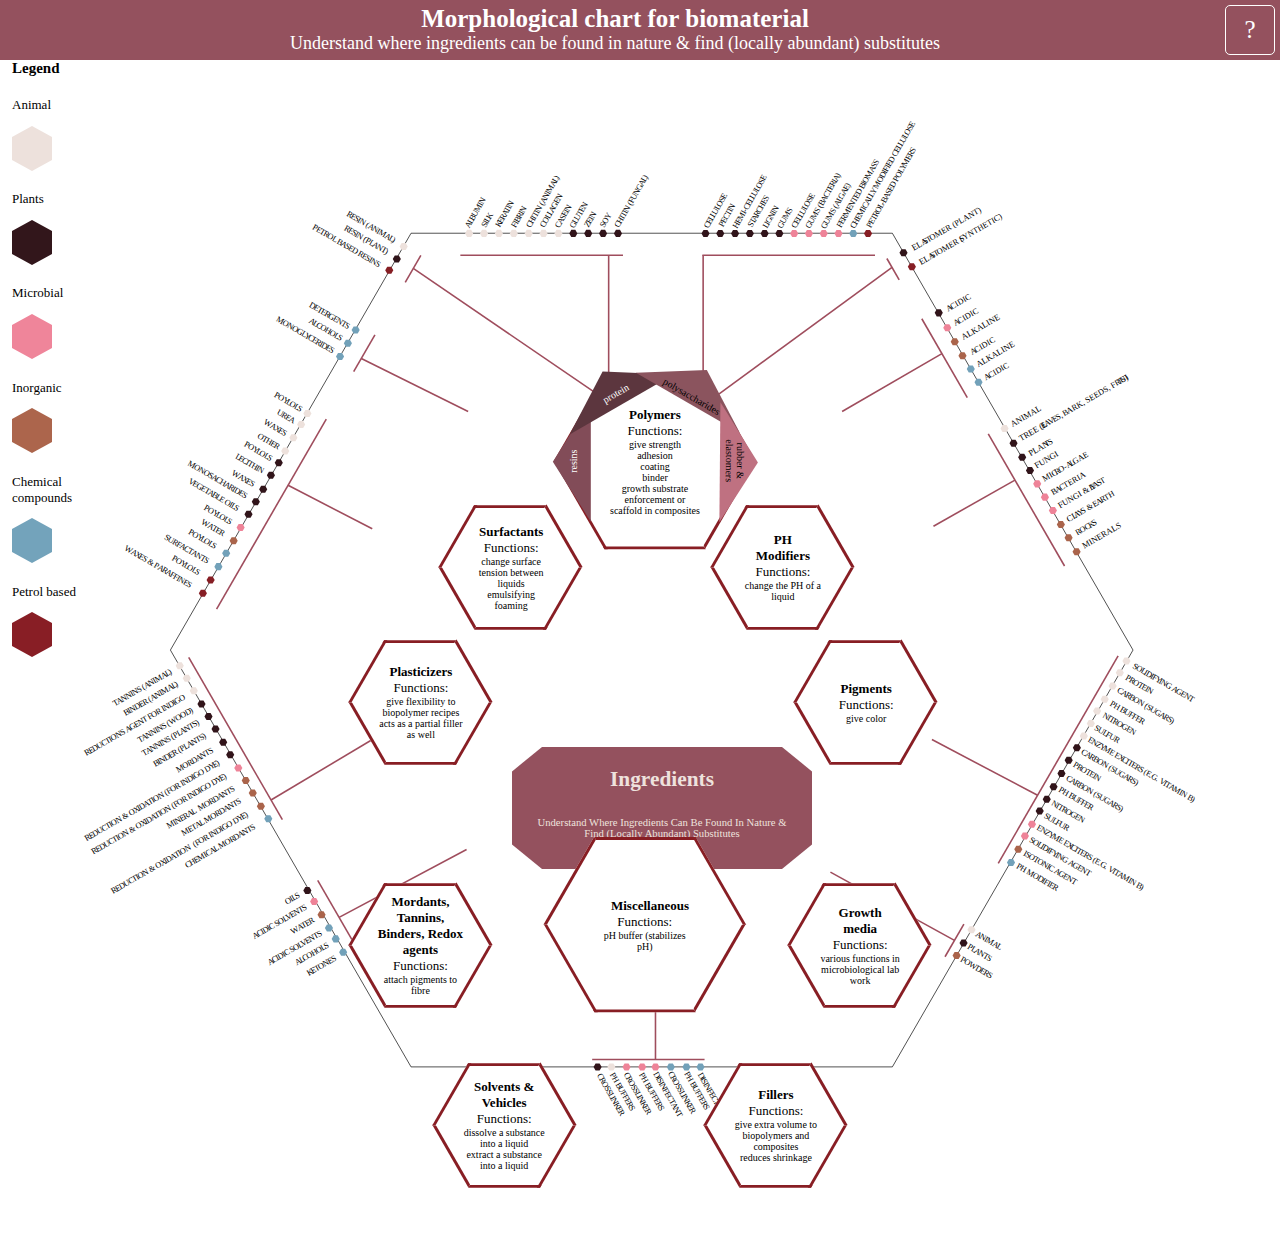
==== commit 4bd00fc9: "Update: change of middle text in html and css" ====
--- a/index.html
+++ b/index.html
@@ -22,6 +22,7 @@
     </header>
     <section id="explanation" class="hidden">
         <h1>Explanation of the visualization</h1>
+        <img src="./question.svg" alt="Explanation of categories and sub categories">
     </section>
     <section id="legenda">
         <h2>Legend</h2>
@@ -40,11 +41,12 @@
     </section>
     <section id="wrapper">
         <div id="svg"></div>
-        <div id="middle_text">
-            <h2>Ingredients</h2>
-            <p>Understand where ingredients can be found in nature & find (locally abundant) substitutes</p>
-        </div>
-            <section id="info_boxes"></section>
+            <section id="info_boxes">
+                <section id="middle_text" class="info-box">
+                    <h2>Ingredients</h2>
+                    <p>Understand where ingredients can be found in nature & find (locally abundant) substitutes</p>
+                </section>
+            </section>
     </section>
 </body>
 <script src="https://d3js.org/d3.v7.js" charset="utf-8"></script>
--- a/styles/style.css
+++ b/styles/style.css
@@ -75,6 +75,11 @@
     display: flex;
     justify-content: flex-end;
 }
+
+#explain #button:hover {
+    background-color: #881e24;
+}
+
 #explain #button {
     font-size: 25px;
     border-radius: 5px;
@@ -88,9 +93,19 @@
 
 #explanation {
     position: absolute;
-    left: 45%;
+    display: flex;
+    flex-direction: column;
+    justify-content: center;
+    left: 43%;
+    top: 18%;
     border: 1px solid #94515E;
     padding: 10px;
+    z-index: 1;
+    background-color: #fff;
+}
+
+#explanation.hidden {
+    display: none;
 }
 
 
@@ -641,34 +656,11 @@
 
 /* --------------------  end info box ------------- */
 /* --------------------  middle text ------------- */
-#middle_text {
-    position: absolute;
-    left: 43%;
-    top: 83%;
-    display: flex;
-    align-items: center;
-    justify-content: center;
-    flex-direction: column;
-    height: auto;
-    width: 300px;
-    background-color: #94515E;
-    font-weight:500;
-    clip-path: 
-    polygon(
-      0% 20%,  
-      10% 0%, 
-      90% 0%,  
-      100% 20%, 
-      100% 80%, 
-      90% 100%,  
-      10% 100%,   
-      0 80%      
-    );
-}
 #middle_text p {
     color: #eee2dd;
     margin: 5px 20px 30px 20px;
     text-align: center;
+    font-size: 8pt;
 }
 
 #middle_text h2 {
